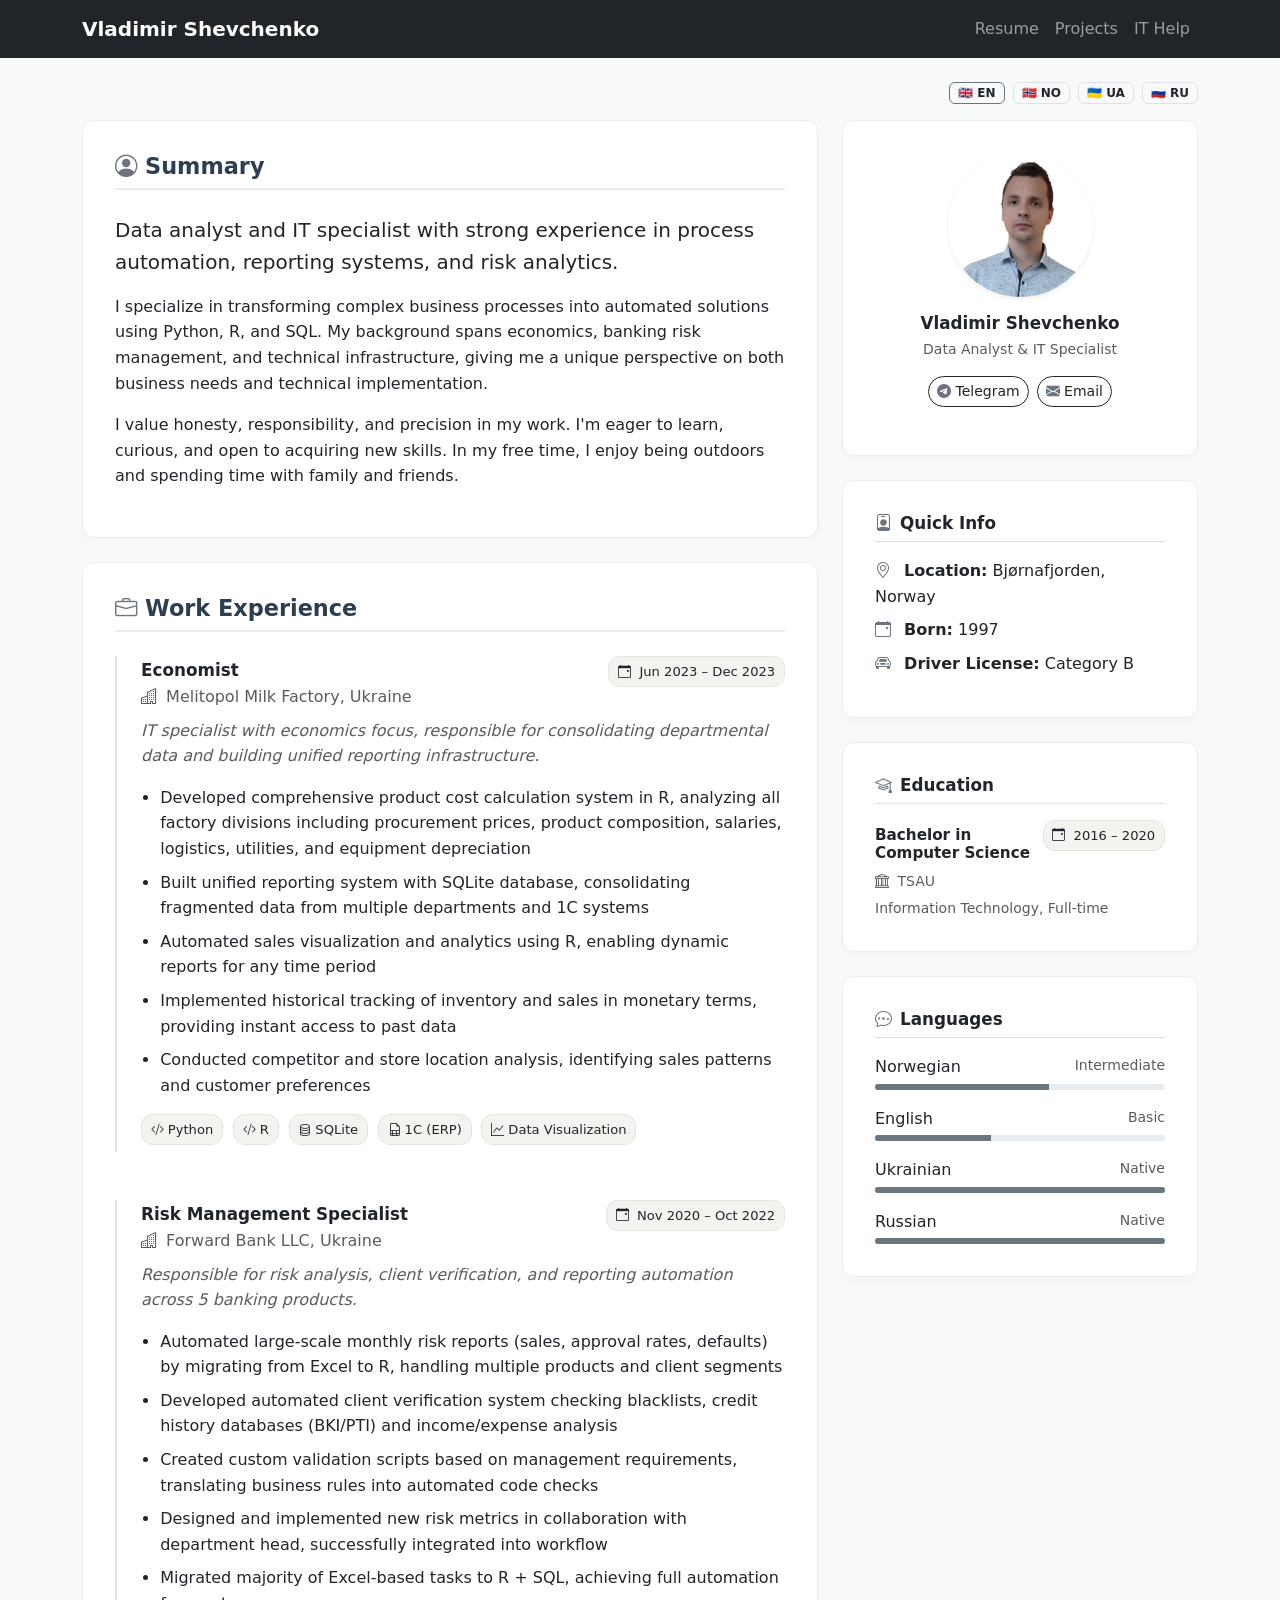
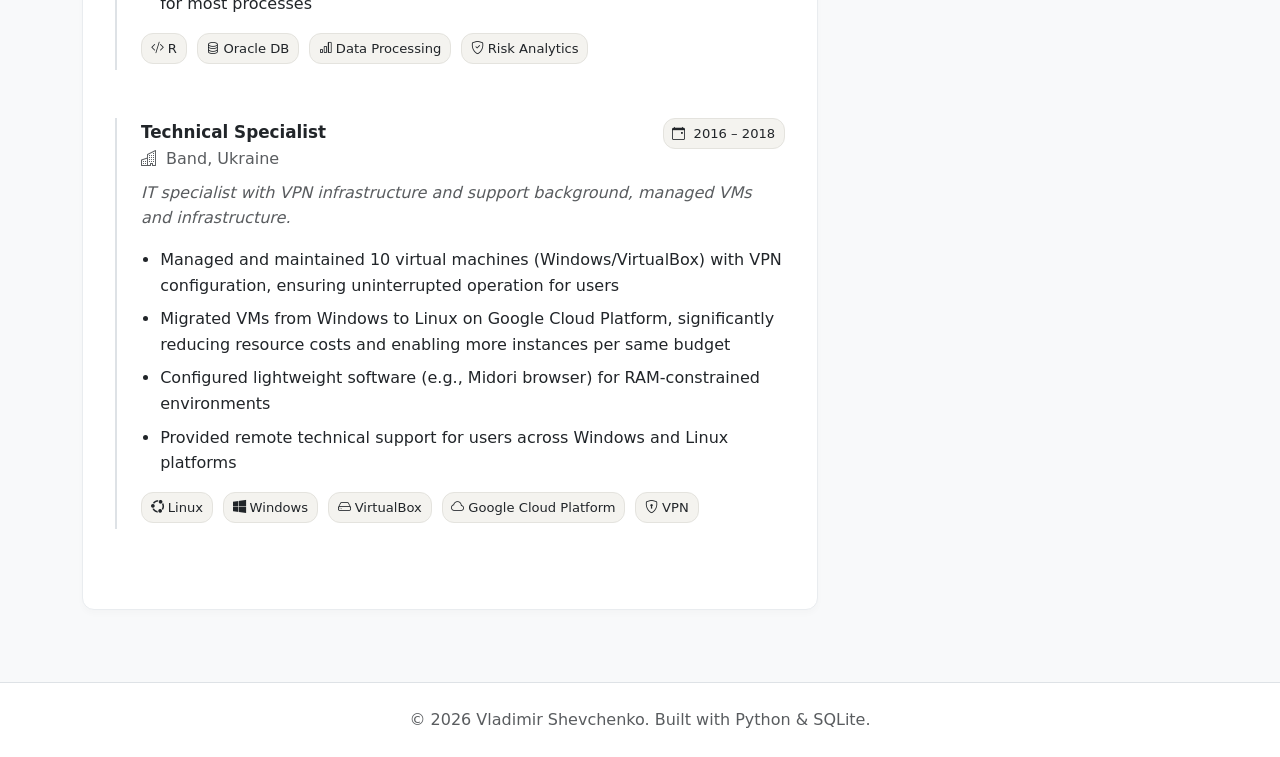
==== index.html @ 000bf78e "Deploy: Hard overwrite" ====
<!DOCTYPE html>
<html lang="en">
<head>
    <meta charset="UTF-8">
    <meta name="viewport" content="width=device-width, initial-scale=1.0">
    <title>Vladimir Shevchenko - Resume - Portfolio</title>
    
    <!-- Базовые мета-теги SEO -->
    <meta name="description" content="Vladimir Shevchenko - Data Analyst & IT Specialist portfolio and resume. Experience in automation, reporting, and risk analytics.">
    <meta name="author" content="Vladimir Shevchenko">

    <!-- Open Graph (Превью для Telegram, LinkedIn и др.) -->
    <meta property="og:type" content="website">
    <meta property="og:title" content="Vladimir Shevchenko - Resume">
    <meta property="og:description" content="Data analyst and IT specialist with strong experience in process automation, reporting systems, and risk analytics.">
    <meta property="og:image" content="assets/about/profile.jpg">
    <meta property="og:site_name" content="Vladimir Shevchenko Portfolio">

    <!-- Twitter Cards -->
    <meta name="twitter:card" content="summary">
    <meta name="twitter:title" content="Vladimir Shevchenko - Resume">
    <meta name="twitter:description" content="Data analyst and IT specialist with strong experience in process automation, reporting systems, and risk analytics.">
    <meta name="twitter:image" content="assets/about/profile.jpg">

    <!-- Bootstrap 5 CSS & Icons -->
    <link href="https://cdn.jsdelivr.net/npm/bootstrap@5.3.0/dist/css/bootstrap.min.css" rel="stylesheet">
    <link href="https://cdn.jsdelivr.net/npm/bootstrap-icons@1.10.0/font/bootstrap-icons.css" rel="stylesheet">
    
    <!-- Стили подсветки синтаксиса и кастомные стили -->
    <link href="assets/pygments.css" rel="stylesheet">
    <link href="assets/style.css" rel="stylesheet">
    
    <!-- Место для кастомных стилей отдельных страниц -->
    
</head>
<body>

    <nav class="navbar navbar-expand-lg navbar-dark bg-dark mb-4">
        <div class="container">
            <!-- Динамическое имя в бренде навигационной панели -->
            <a class="navbar-brand fw-bold" href=".">Vladimir Shevchenko</a>
            <button class="navbar-toggler" type="button" data-bs-toggle="collapse" data-bs-target="#navbarNav">
                <span class="navbar-toggler-icon"></span>
            </button>
            <div class="collapse navbar-collapse" id="navbarNav">
                <ul class="navbar-nav ms-auto">
                    <li class="nav-item">
                        <a class="nav-link" href=".">Resume</a>
                    </li>
                    <li class="nav-item">
                        <a class="nav-link" href="./projects">Projects</a>
                    </li>
                    <li class="nav-item">
                        <a class="nav-link" href="./it-help">IT Help</a>
                    </li>
                </ul>
            </div>
        </div>
    </nav>

    <main class="container mb-5">
        

<!-- Переключатель языков -->
<div class="d-flex justify-content-end gap-2 mb-3">
    
    <a href="/" class="badge bg-light text-dark border text-decoration-none px-2 py-1 border-secondary fw-bold">
        🇬🇧 EN
    </a>
    
    <a href="./no" class="badge bg-light text-dark border text-decoration-none px-2 py-1 ">
        🇳🇴 NO
    </a>
    
    <a href="./ua" class="badge bg-light text-dark border text-decoration-none px-2 py-1 ">
        🇺🇦 UA
    </a>
    
    <a href="./ru" class="badge bg-light text-dark border text-decoration-none px-2 py-1 ">
        🇷🇺 RU
    </a>
    
</div>

<div class="row">

    <!-- Левая колонка (Контент резюме) -->
    <div class="col-12 col-md-8 order-2 order-md-1">
        <!-- Карточка 1: Summary -->
        <div class="custom-card">
            <h2><i class="bi bi-person-circle me-2 text-secondary"></i>Summary</h2>
            <p class="lead">Data analyst and IT specialist with strong experience in process automation, reporting systems, and risk analytics.</p>
            <p>I specialize in transforming complex business processes into automated solutions using Python, R, and SQL. My background spans economics, banking risk management, and technical infrastructure, giving me a unique perspective on both business needs and technical implementation.</p>
            <p>I value honesty, responsibility, and precision in my work. I&#39;m eager to learn, curious, and open to acquiring new skills. In my free time, I enjoy being outdoors and spending time with family and friends.</p>
        </div>

        <!-- Карточка 2: Work Experience -->
        <div class="custom-card">
            <h2><i class="bi bi-briefcase me-2 text-secondary"></i>Work Experience</h2>
            
            <div class="timeline-item mb-5">
                <div class="timeline-content">
                    <!-- Адаптивный контейнер заголовка вакансии (стек на мобильных, строка на ПК) -->
                    <div class="d-flex flex-column flex-sm-row justify-content-sm-between align-items-sm-baseline mb-2">
                        <div>
                            <h4 class="mb-1 text-dark fw-bold">Economist</h4>
                            <p class="text-muted mb-0"><i class="bi bi-buildings me-1"></i> Melitopol Milk Factory, Ukraine</p>
                        </div>
                        <span class="date-badge mt-2 mt-sm-0"><i class="bi bi-calendar-event me-1"></i> Jun 2023 – Dec 2023</span>
                    </div>
                    <p class="mb-3 fst-italic text-muted">IT specialist with economics focus, responsible for consolidating departmental data and building unified reporting infrastructure.</p>
                    <div class="achievement-section mb-3">
                        <ul class="achievement-list">
                            
                            <li>Developed comprehensive product cost calculation system in R, analyzing all factory divisions including procurement prices, product composition, salaries, logistics, utilities, and equipment depreciation</li>
                            
                            <li>Built unified reporting system with SQLite database, consolidating fragmented data from multiple departments and 1C systems</li>
                            
                            <li>Automated sales visualization and analytics using R, enabling dynamic reports for any time period</li>
                            
                            <li>Implemented historical tracking of inventory and sales in monetary terms, providing instant access to past data</li>
                            
                            <li>Conducted competitor and store location analysis, identifying sales patterns and customer preferences</li>
                            
                        </ul>
                    </div>
                    <div class="tech-tags">
                        
                        <span class="tech-badge"><i class="bi bi-code-slash me-1"></i>Python</span>
                        
                        <span class="tech-badge"><i class="bi bi-code-slash me-1"></i>R</span>
                        
                        <span class="tech-badge"><i class="bi bi-database me-1"></i>SQLite</span>
                        
                        <span class="tech-badge"><i class="bi bi-file-earmark-spreadsheet me-1"></i>1C (ERP)</span>
                        
                        <span class="tech-badge"><i class="bi bi-graph-up me-1"></i>Data Visualization</span>
                        
                    </div>
                </div>
            </div>
            
            <div class="timeline-item mb-5">
                <div class="timeline-content">
                    <!-- Адаптивный контейнер заголовка вакансии (стек на мобильных, строка на ПК) -->
                    <div class="d-flex flex-column flex-sm-row justify-content-sm-between align-items-sm-baseline mb-2">
                        <div>
                            <h4 class="mb-1 text-dark fw-bold">Risk Management Specialist</h4>
                            <p class="text-muted mb-0"><i class="bi bi-buildings me-1"></i> Forward Bank LLC, Ukraine</p>
                        </div>
                        <span class="date-badge mt-2 mt-sm-0"><i class="bi bi-calendar-event me-1"></i> Nov 2020 – Oct 2022</span>
                    </div>
                    <p class="mb-3 fst-italic text-muted">Responsible for risk analysis, client verification, and reporting automation across 5 banking products.</p>
                    <div class="achievement-section mb-3">
                        <ul class="achievement-list">
                            
                            <li>Automated large-scale monthly risk reports (sales, approval rates, defaults) by migrating from Excel to R, handling multiple products and client segments</li>
                            
                            <li>Developed automated client verification system checking blacklists, credit history databases (BKI/PTI) and income/expense analysis</li>
                            
                            <li>Created custom validation scripts based on management requirements, translating business rules into automated code checks</li>
                            
                            <li>Designed and implemented new risk metrics in collaboration with department head, successfully integrated into workflow</li>
                            
                            <li>Migrated majority of Excel-based tasks to R + SQL, achieving full automation for most processes</li>
                            
                        </ul>
                    </div>
                    <div class="tech-tags">
                        
                        <span class="tech-badge"><i class="bi bi-code-slash me-1"></i>R</span>
                        
                        <span class="tech-badge"><i class="bi bi-database me-1"></i>Oracle DB</span>
                        
                        <span class="tech-badge"><i class="bi bi-bar-chart me-1"></i>Data Processing</span>
                        
                        <span class="tech-badge"><i class="bi bi-shield-check me-1"></i>Risk Analytics</span>
                        
                    </div>
                </div>
            </div>
            
            <div class="timeline-item mb-5">
                <div class="timeline-content">
                    <!-- Адаптивный контейнер заголовка вакансии (стек на мобильных, строка на ПК) -->
                    <div class="d-flex flex-column flex-sm-row justify-content-sm-between align-items-sm-baseline mb-2">
                        <div>
                            <h4 class="mb-1 text-dark fw-bold">Technical Specialist</h4>
                            <p class="text-muted mb-0"><i class="bi bi-buildings me-1"></i> Band, Ukraine</p>
                        </div>
                        <span class="date-badge mt-2 mt-sm-0"><i class="bi bi-calendar-event me-1"></i> 2016 – 2018</span>
                    </div>
                    <p class="mb-3 fst-italic text-muted">IT specialist with VPN infrastructure and support background, managed VMs and infrastructure.</p>
                    <div class="achievement-section mb-3">
                        <ul class="achievement-list">
                            
                            <li>Managed and maintained 10 virtual machines (Windows/VirtualBox) with VPN configuration, ensuring uninterrupted operation for users</li>
                            
                            <li>Migrated VMs from Windows to Linux on Google Cloud Platform, significantly reducing resource costs and enabling more instances per same budget</li>
                            
                            <li>Configured lightweight software (e.g., Midori browser) for RAM-constrained environments</li>
                            
                            <li>Provided remote technical support for users across Windows and Linux platforms</li>
                            
                        </ul>
                    </div>
                    <div class="tech-tags">
                        
                        <span class="tech-badge"><i class="bi bi-ubuntu me-1"></i>Linux</span>
                        
                        <span class="tech-badge"><i class="bi bi-windows me-1"></i>Windows</span>
                        
                        <span class="tech-badge"><i class="bi bi-hdd me-1"></i>VirtualBox</span>
                        
                        <span class="tech-badge"><i class="bi bi-cloud me-1"></i>Google Cloud Platform</span>
                        
                        <span class="tech-badge"><i class="bi bi-shield-lock me-1"></i>VPN</span>
                        
                    </div>
                </div>
            </div>
            
        </div>
    </div>

    <!-- Правая колонка (Сайдбар) -->
    <div class="col-12 col-md-4 order-1 order-md-2">
        <!-- Карточка 1: Профиль и Контакты -->
        <div class="custom-card text-center">
            <!-- Динамическое имя в альтернативном тексте картинки -->
            <img src="assets/about/profile.jpg" class="rounded-circle shadow-sm mb-3 mx-auto d-block" style="width: 50%;" alt="Vladimir Shevchenko">
            
            <!-- Обязательный контейнер-группиратор для печати -->
            <div class="profile-details">
                <!-- Динамическое имя в заголовке профиля -->
                <h4 class="mb-1 text-dark fw-bold">Vladimir Shevchenko</h4>
                <p class="text-muted small mb-3 subtitle-p">Data Analyst &amp; IT Specialist</p>
                
                <!-- Контакты для веб-версии -->
                <div class="contact-links d-flex justify-content-center gap-2 mb-3">
                    <a href="https://t.me/enopheron" class="btn btn-outline-dark btn-sm rounded-pill"><i class="bi bi-telegram text-secondary"></i> Telegram</a>
                    <a href="mailto:enopheron@gmx.com" class="btn btn-outline-dark btn-sm rounded-pill"><i class="bi bi-envelope-fill text-secondary"></i> Email</a>
                </div>
                
                <!-- Контакты для печати (скрыты на веб-версии через CSS) -->
                <div class="print-contacts">
                    <span><i class="bi bi-telegram text-secondary me-1"></i> t.me/enopheron</span>
                    <span><i class="bi bi-envelope-fill text-secondary me-1"></i> enopheron@gmx.com</span>
                    <span><i class="bi bi-telephone-fill text-secondary me-1"></i> +47 48 678 388</span>
                </div>
            </div>
        </div>

        <!-- Карточка 2: Quick Info -->
        <div class="custom-card">
            <h4 class="border-bottom pb-2 mb-3 text-dark fw-bold"><i class="bi bi-person-badge me-2 text-secondary"></i>Quick Info</h4>
            <ul class="list-unstyled mb-0">
                <li class="mb-2"><i class="bi bi-geo-alt me-2 text-secondary"></i> <strong>Location:</strong> Bjørnafjorden, Norway</li>
                <li class="mb-2"><i class="bi bi-calendar-event me-2 text-secondary"></i> <strong>Born:</strong> 1997</li>
                <li class="mb-2"><i class="bi bi-car-front me-2 text-secondary"></i> <strong>Driver License:</strong> Category B</li>
            </ul>
        </div>

        <!-- Карточка 3: Education (Перенесена сюда) -->
        <div class="custom-card">
            <h4 class="border-bottom pb-2 mb-3 text-dark fw-bold"><i class="bi bi-mortarboard me-2 text-secondary"></i>Education</h4>
            <div class="d-flex justify-content-between align-items-baseline mb-2">
                <h5 class="mb-0 text-dark fw-bold" style="font-size: 0.95rem !important;">Bachelor in Computer Science</h5>
                <span class="date-badge"><i class="bi bi-calendar-event me-1"></i> 2016 – 2020</span>
            </div>
            <p class="text-muted small mb-1"><i class="bi bi-bank me-1"></i> TSAU</p>
            <p class="mb-0 small text-muted">Information Technology, Full-time</p>
        </div>

        <!-- Карточка 4: Languages -->
        <div class="custom-card">
            <h4 class="border-bottom pb-2 mb-3 text-dark fw-bold"><i class="bi bi-chat-dots me-2 text-secondary"></i>Languages</h4>
            
            <div class="mb-3">
                <div class="d-flex justify-content-between mb-1">
                    <span>Norwegian</span>
                    <span class="text-muted small">Intermediate</span>
                </div>
                <div class="progress" style="height: 6px;">
                    <div class="progress-bar bg-secondary" role="progressbar" style="width: 60%"></div>
                </div>
            </div>
            
            <div class="mb-3">
                <div class="d-flex justify-content-between mb-1">
                    <span>English</span>
                    <span class="text-muted small">Basic</span>
                </div>
                <div class="progress" style="height: 6px;">
                    <div class="progress-bar bg-secondary" role="progressbar" style="width: 40%"></div>
                </div>
            </div>
            
            <div class="mb-3">
                <div class="d-flex justify-content-between mb-1">
                    <span>Ukrainian</span>
                    <span class="text-muted small">Native</span>
                </div>
                <div class="progress" style="height: 6px;">
                    <div class="progress-bar bg-secondary" role="progressbar" style="width: 100%"></div>
                </div>
            </div>
            
            <div class="mb-0">
                <div class="d-flex justify-content-between mb-1">
                    <span>Russian</span>
                    <span class="text-muted small">Native</span>
                </div>
                <div class="progress" style="height: 6px;">
                    <div class="progress-bar bg-secondary" role="progressbar" style="width: 100%"></div>
                </div>
            </div>
            
        </div>

        <!-- Карточка 5: QR-код (Только для печати) -->
        <div class="custom-card qr-card d-none d-print-block">
            <img src="assets/about/qr-code.svg" alt="Scan to visit">
            <span class="qr-label">Website</span>
        </div>
    </div>

</div>

    </main>

    <!-- Динамическое имя в футере -->
    <footer class="text-center text-muted py-4 border-top mt-5 bg-white">
        <p class="mb-0">© 2026 Vladimir Shevchenko. Built with Python & SQLite.</p>
    </footer>

    <script src="https://cdn.jsdelivr.net/npm/bootstrap@5.3.0/dist/js/bootstrap.bundle.min.js"></script>
    
    <!-- Место для кастомных скриптов отдельных страниц -->
    
</body>
</html>
---- assets/pygments.css ----
pre { line-height: 125%; }
td.linenos .normal { color: inherit; background-color: transparent; padding-left: 5px; padding-right: 5px; }
span.linenos { color: inherit; background-color: transparent; padding-left: 5px; padding-right: 5px; }
td.linenos .special { color: #000000; background-color: #ffffc0; padding-left: 5px; padding-right: 5px; }
span.linenos.special { color: #000000; background-color: #ffffc0; padding-left: 5px; padding-right: 5px; }
.codehilite .hll { background-color: #ffffcc }
.codehilite { background: #282C34; color: #ABB2BF }
.codehilite .c { color: #7F848E } /* Comment */
.codehilite .err { color: #ABB2BF } /* Error */
.codehilite .esc { color: #ABB2BF } /* Escape */
.codehilite .g { color: #ABB2BF } /* Generic */
.codehilite .k { color: #C678DD } /* Keyword */
.codehilite .l { color: #ABB2BF } /* Literal */
.codehilite .n { color: #E06C75 } /* Name */
.codehilite .o { color: #56B6C2 } /* Operator */
.codehilite .x { color: #ABB2BF } /* Other */
.codehilite .p { color: #ABB2BF } /* Punctuation */
.codehilite .ch { color: #7F848E } /* Comment.Hashbang */
.codehilite .cm { color: #7F848E } /* Comment.Multiline */
.codehilite .cp { color: #7F848E } /* Comment.Preproc */
.codehilite .cpf { color: #7F848E } /* Comment.PreprocFile */
.codehilite .c1 { color: #7F848E } /* Comment.Single */
.codehilite .cs { color: #7F848E } /* Comment.Special */
.codehilite .gd { color: #ABB2BF } /* Generic.Deleted */
.codehilite .ge { color: #ABB2BF } /* Generic.Emph */
.codehilite .ges { color: #ABB2BF } /* Generic.EmphStrong */
.codehilite .gr { color: #ABB2BF } /* Generic.Error */
.codehilite .gh { color: #ABB2BF } /* Generic.Heading */
.codehilite .gi { color: #ABB2BF } /* Generic.Inserted */
.codehilite .go { color: #ABB2BF } /* Generic.Output */
.codehilite .gp { color: #ABB2BF } /* Generic.Prompt */
.codehilite .gs { color: #ABB2BF } /* Generic.Strong */
.codehilite .gu { color: #ABB2BF } /* Generic.Subheading */
.codehilite .gt { color: #ABB2BF } /* Generic.Traceback */
.codehilite .kc { color: #E5C07B } /* Keyword.Constant */
.codehilite .kd { color: #C678DD } /* Keyword.Declaration */
.codehilite .kn { color: #C678DD } /* Keyword.Namespace */
.codehilite .kp { color: #C678DD } /* Keyword.Pseudo */
.codehilite .kr { color: #C678DD } /* Keyword.Reserved */
.codehilite .kt { color: #E5C07B } /* Keyword.Type */
.codehilite .ld { color: #ABB2BF } /* Literal.Date */
.codehilite .m { color: #D19A66 } /* Literal.Number */
.codehilite .s { color: #98C379 } /* Literal.String */
.codehilite .na { color: #E06C75 } /* Name.Attribute */
.codehilite .nb { color: #E5C07B } /* Name.Builtin */
.codehilite .nc { color: #E5C07B } /* Name.Class */
.codehilite .no { color: #E06C75 } /* Name.Constant */
.codehilite .nd { color: #61AFEF } /* Name.Decorator */
.codehilite .ni { color: #E06C75 } /* Name.Entity */
.codehilite .ne { color: #E06C75 } /* Name.Exception */
.codehilite .nf { color: #61AFEF; font-weight: bold } /* Name.Function */
.codehilite .nl { color: #E06C75 } /* Name.Label */
.codehilite .nn { color: #E06C75 } /* Name.Namespace */
.codehilite .nx { color: #E06C75 } /* Name.Other */
.codehilite .py { color: #E06C75 } /* Name.Property */
.codehilite .nt { color: #E06C75 } /* Name.Tag */
.codehilite .nv { color: #E06C75 } /* Name.Variable */
.codehilite .ow { color: #56B6C2 } /* Operator.Word */
.codehilite .pm { color: #ABB2BF } /* Punctuation.Marker */
.codehilite .w { color: #ABB2BF } /* Text.Whitespace */
.codehilite .mb { color: #D19A66 } /* Literal.Number.Bin */
.codehilite .mf { color: #D19A66 } /* Literal.Number.Float */
.codehilite .mh { color: #D19A66 } /* Literal.Number.Hex */
.codehilite .mi { color: #D19A66 } /* Literal.Number.Integer */
.codehilite .mo { color: #D19A66 } /* Literal.Number.Oct */
.codehilite .sa { color: #98C379 } /* Literal.String.Affix */
.codehilite .sb { color: #98C379 } /* Literal.String.Backtick */
.codehilite .sc { color: #98C379 } /* Literal.String.Char */
.codehilite .dl { color: #98C379 } /* Literal.String.Delimiter */
.codehilite .sd { color: #98C379 } /* Literal.String.Doc */
.codehilite .s2 { color: #98C379 } /* Literal.String.Double */
.codehilite .se { color: #98C379 } /* Literal.String.Escape */
.codehilite .sh { color: #98C379 } /* Literal.String.Heredoc */
.codehilite .si { color: #98C379 } /* Literal.String.Interpol */
.codehilite .sx { color: #98C379 } /* Literal.String.Other */
.codehilite .sr { color: #98C379 } /* Literal.String.Regex */
.codehilite .s1 { color: #98C379 } /* Literal.String.Single */
.codehilite .ss { color: #98C379 } /* Literal.String.Symbol */
.codehilite .bp { color: #E5C07B } /* Name.Builtin.Pseudo */
.codehilite .fm { color: #56B6C2; font-weight: bold } /* Name.Function.Magic */
.codehilite .vc { color: #E06C75 } /* Name.Variable.Class */
.codehilite .vg { color: #E06C75 } /* Name.Variable.Global */
.codehilite .vi { color: #E06C75 } /* Name.Variable.Instance */
.codehilite .vm { color: #E06C75 } /* Name.Variable.Magic */
.codehilite .il { color: #D19A66 } /* Literal.Number.Integer.Long */
---- assets/style.css ----
/* ==========================================================================
   БАЗОВЫЕ СТИЛИ ВЕБ-САЙТА (Интерфейс на экране)
   ========================================================================== */
body {
    background-color: #f8f9fa;
    color: #212529;
    font-family: system-ui, -apple-system, sans-serif;
    line-height: 1.6;
}

/* Карточки резюме и проектов */
.custom-card {
    background: #ffffff;
    border-radius: 12px;
    padding: 2rem;
    margin-bottom: 1.5rem;
    border: 1px solid #e9ecef;
    box-shadow: 0 4px 6px rgba(0, 0, 0, 0.02);
}

/* Базовая разметка заголовков карточек */
.custom-card h1 { font-size: 1.75rem; font-weight: 700; color: #2c3e50; }
.custom-card h2 { 
    font-size: 1.4rem; 
    color: #2c3e50;
    font-weight: 700;
    margin-bottom: 1.5rem;
    border-bottom: 2px solid #e9ecef;
    padding-bottom: 0.5rem;
}
.custom-card h3 { font-size: 1.22rem; font-weight: 600; color: #2c3e50; }
.custom-card h4 { font-size: 1.05rem; font-weight: 600; color: #495057; }
.custom-card h5 { font-size: 0.88rem; font-weight: 500; color: #6c757d; }

/* Скрываем печатные контакты при обычном просмотре сайта */
.print-contacts,
.print-only-contacts {
    display: none !important;
}

/* Тонкий серый таймлайн вакансий */
.timeline-item {
    border-left: 2px solid #dee2e6;
    padding-left: 1.5rem;
    position: relative;
}

.achievement-list {
    padding-left: 1.2rem;
}

.achievement-list li {
    margin-bottom: 0.5rem;
}

/* Таблицы в Markdown */
table {
    width: 100%;
    margin-bottom: 1rem;
    border-collapse: collapse;
}

table th, table td {
    padding: 0.6rem;
    border-bottom: 1px solid #dee2e6;
}

table th {
    border-bottom: 2px solid #495057;
}

/* Оформление инлайн-кода */
code {
    font-family: 'JetBrainsMono NF', 'Fira Code', 'Courier New', monospace;
    color: #60933B !important;
    background-color: #f4f6f4 !important;   
    border: 1px solid #e1e5e1 !important;   
    padding: 0.15rem 0.35rem;
    border-radius: 6px;
}

/* Общий контейнер подсветки кода Pygments */
.codehilite {
    border-radius: 8px;
    border: 1px solid rgba(0, 0, 0, 0.08);
    margin-bottom: 1.5rem;
}

/* Блок pre (многострочный код) наследует цвета от активной темы Pygments */
pre {
    background-color: inherit !important; 
    color: inherit !important;            
    padding: 1.2rem !important;
    border-radius: 8px !important;
    overflow-x: auto !important;
    line-height: 1.5 !important;
    text-align: left !important;
    border: none !important;
    margin-bottom: 0 !important;          
}

pre code {
    color: inherit !important;
    background-color: transparent !important;
    padding: 0 !important;
    border: none !important;
}

/* Теплые приглушенные бейджи-таблетки */
.tech-badge, .date-badge {
    background-color: #f4f3ef !important;
    color: #212529 !important;
    border: 1px solid #e4e3de !important;
    font-size: 0.82em;
    padding: 0.25rem 0.55rem;
    border-radius: 12px;
    display: inline-block;
    text-decoration: none;
    white-space: nowrap !important;
}

.tech-badge {
    margin-right: 0.3rem;
    margin-bottom: 0.4rem;
}

.date-badge {
    font-weight: 500;
}

/* Автоматическое масштабирование картинок внутри статей */
.article-content img {
    max-width: 100%;              
    height: auto;                 
    display: block;               
    margin: 2rem auto;            
    border-radius: 8px;           
    border: 1px solid #dee2e6;    
    box-shadow: 0 4px 12px rgba(0,0,0,0.03); 
}

/* ==========================================================================
   ТИПОГРАФИКА ВНУТРИ СТАТЕЙ (Секция чтения)
   ========================================================================== */

/* Главный заголовок статьи (Особый статус) */
.article-main-title {
    font-size: 2.3rem !important;
    color: #1a365d !important;         
    font-weight: 800 !important;
    letter-spacing: -0.02em !important;
    text-align: center;
    line-height: 1.2 !important;
}

.article-title-divider {
    border-top: 3px solid #1a365d !important;
    opacity: 0.85 !important;
    margin-top: 0.6rem !important;
}

/* Заголовки внутри текста статьи */
.article-content h1, 
.article-content h2, 
.article-content h3 {
    color: #212529 !important;
    font-weight: 700 !important;
    margin-top: 2.6rem !important;
    margin-bottom: 1.2rem !important;
    line-height: 1.35 !important;
}

.article-content > h1:first-child,
.article-content > h2:first-child,
.article-content > h3:first-child {
    margin-top: 0 !important;
}

.article-content h1, 
.article-content h2 {
    border-bottom: 1px solid #e9ecef !important;
    padding-bottom: 0.5rem !important;
}

.article-content h1 { font-size: 1.7rem !important; }
.article-content h2 { font-size: 1.45rem !important; }
.article-content h3 { font-size: 1.25rem !important; margin-top: 2.2rem !important; }

.article-content h4 {
    color: #495057 !important;
    font-weight: 600 !important;
    font-size: 1.1rem !important;
    margin-top: 1.8rem !important;
    margin-bottom: 0.8rem !important;
}

.article-content p {
    line-height: 1.65;
    margin-bottom: 1.3rem;
    color: #333333;
}

.article-content ul, 
.article-content ol {
    margin-bottom: 1.3rem;
    padding-left: 1.8rem;
}

.article-content li {
    margin-bottom: 0.4rem;
    line-height: 1.6;
}

/* ==========================================================================
   КОМПАКТНАЯ GIT-BRANCH НАВИГАЦИЯ (TOC SIDEBAR)
   ========================================================================== */
.toc-sidebar {
    position: sticky;
    top: 2rem;
    max-height: calc(100vh - 4rem);
    overflow-y: auto; /* Оригинальный скролл всей карточки */
}

.toc-title {
    font-size: 0.9rem;
    text-transform: uppercase;
    letter-spacing: 0.08em;
    font-weight: 800;
    color: #212529;   
    margin-bottom: 1.2rem;
    border-bottom: 2px solid #212529; 
    padding-bottom: 0.5rem;
}

.toc-sidebar .toc ul {
    list-style-type: none;
    padding-left: 1rem; 
    position: relative;
    margin-bottom: 0;
}

.toc-sidebar .toc > ul {
    padding-left: 0.2rem;
}

.toc-sidebar .toc li {
    position: relative;
    padding-left: 1rem; 
    margin-bottom: 0.4rem;
}

.toc-sidebar .toc li::before {
    content: "";
    position: absolute;
    left: 0;
    top: -0.3rem;
    bottom: 0;
    border-left: 1px solid #dee2e6; 
}

.toc-sidebar .toc li::after {
    content: "";
    position: absolute;
    left: 0;
    top: 0.6rem;                       
    width: 0.6rem;                     
    height: 0.4rem;
    border-bottom: 1px solid #dee2e6;  
}

.toc-sidebar .toc li:last-child::before {
    height: 0.9rem; 
    bottom: auto;
}

.toc-sidebar .toc a {
    color: #495057;
    text-decoration: none;
    font-size: 0.85rem;
    display: block;
    padding: 0.15rem 0;
    transition: all 0.15s ease;
}

.toc-sidebar .toc a:hover {
    color: #0d6efd;
    padding-left: 0.2rem;
}

/* Адаптивное поведение TOC-сайдбара на мобильных устройствах */
@media (max-width: 767.98px) {
    .toc-sidebar {
        position: static !important; /* Убираем липкость карточки на мобильных */
        max-height: 220px !important; /* Нативная прокрутка */
        overflow-y: auto !important;
        margin-bottom: 1.5rem !important;
    }
}

/* ==========================================================================
   ФИЛЬТРАЦИЯ ТЕГОВ (PROJECTS HUB)
   ========================================================================== */
.filter-sidebar {
    position: sticky;
    top: 2rem;
    max-height: calc(100vh - 4rem);
    overflow-y: auto;
}

.filter-title {
    font-size: 0.8rem;
    text-transform: uppercase;
    letter-spacing: 0.08em;
    font-weight: 700;
    color: #6c757d;
    margin-bottom: 1rem;
    border-bottom: 1px solid #e9ecef;
    padding-bottom: 0.4rem;
}

/* Скролл-бокс для ограничения высоты списка тегов на ПК и мобильных */
#tag-cloud {
    max-height: 180px; /* Вмещает около 5-6 тегов, далее уходит в прокрутку */
    overflow-y: auto;
    padding-right: 0.3rem;
}

.filter-sidebar .tag-button {
    display: block; 
    width: 100%;
    text-align: left;
    padding: 0.4rem 0.6rem;
    margin-bottom: 0.3rem;
    background-color: transparent !important; 
    color: #495057 !important; 
    border: none !important;
    cursor: pointer;
    transition: all 0.15s ease;
    font-size: 0.9em;
    border-radius: 4px;
}

.filter-sidebar .tag-button:hover {
    background-color: #f0f2f5 !important; 
    color: #212529 !important;
}

.filter-sidebar .tag-button.active {
    background-color: #212529 !important; 
    color: #ffffff !important;            
    font-weight: 600;
}

/* ==========================================================================
   МИНИМАЛИСТИЧНЫЕ ПОЛОСЫ ПРОКРУТКИ ДЛЯ ВНУТРЕННИХ БЛОКОВ (Webkit)
   ========================================================================== */
#tag-cloud::-webkit-scrollbar,
.toc-sidebar::-webkit-scrollbar {
    width: 4px;
}

#tag-cloud::-webkit-scrollbar-track,
.toc-sidebar::-webkit-scrollbar-track {
    background: transparent;
}

#tag-cloud::-webkit-scrollbar-thumb,
.toc-sidebar::-webkit-scrollbar-thumb {
    background: #ced4da;
    border-radius: 4px;
}

#tag-cloud::-webkit-scrollbar-thumb:hover,
.toc-sidebar::-webkit-scrollbar-thumb:hover {
    background: #adb5bd;
}

/* ==========================================================================
   ОПТИМИЗАЦИЯ ДЛЯ УЗКИХ ЭКРАНОВ СМАРТФОНОВ
   ========================================================================== */
@media (max-width: 575.98px) {
    /* Сужаем внутренние поля карточек для увеличения полезной ширины */
    .custom-card {
        padding: 1.25rem !important;
    }

    /* Сокращаем отступ линии таймлайна на мобильных устройствах */
    .timeline-item {
        padding-left: 0.8rem !important;
        margin-bottom: 1.5rem !important;
    }

    /* Уменьшаем отступ списков достижений для экономии пространства */
    .achievement-list {
        padding-left: 1rem !important;
    }
}

/* ==========================================================================
   СТИЛИ ДЛЯ ПЕЧАТИ (Оптимизировано для PDF-экспорта резюме на 1 лист)
   ========================================================================== */
@media print {
    @page {
        margin: 0.8cm;
    }

    html, body {
        background-color: #ffffff !important;
        color: #000000 !important;
        font-size: 8.5pt !important;
        line-height: 1.25 !important;
        width: 100% !important;
        max-width: 100% !important;
        padding: 0 !important;
        margin: 0 !important;
    }

    nav, footer, .d-flex.justify-content-end, .toc-sidebar, .filter-sidebar,
    .navbar-toggler, .btn, .d-print-none {
        display: none !important;
    }

    .container {
        display: block !important;
        width: 100% !important;
        max-width: 100% !important;
        padding: 0 !important;
        margin: 0 !important;
    }

    .row {
        display: grid !important;
        grid-template-columns: 32% 50% 12% !important;
        column-gap: 2% !important;
        row-gap: 0.6rem !important;
        width: 100% !important;
        padding: 0 !important;
        margin: 0 !important;
    }

    .col-12.col-md-8, .col-12.col-md-4 {
        display: contents !important;
    }

    .custom-card {
        background: #ffffff !important;
        border: 1px solid #e9ecef !important; 
        border-radius: 8px !important;       
        padding: 0.6rem 0.8rem !important;   
        margin-bottom: 0 !important;
        page-break-inside: avoid !important;
        break-inside: avoid !important;
        box-shadow: none !important;         
    }

    .col-12.col-md-8 .custom-card:nth-child(1) {
        display: none !important;
    }

    .col-12.col-md-4 .custom-card:nth-child(1) {
        grid-column: 1 !important;
        order: 1 !important;
        text-align: left !important;
        display: flex !important;
        flex-direction: row !important;
        align-items: center !important;
        gap: 0.8rem !important;
    }

    .rounded-circle {
        width: 80px !important;
        height: 80px !important;
        margin: 0 !important;
        display: block !important;
        flex-shrink: 0 !important;
    }

    .profile-details {
        display: flex !important;
        flex-direction: column !important;
        align-items: flex-start !important;
        gap: 0.15rem !important;
    }

    .profile-details h4 {
        margin: 0 0 0.1rem 0 !important;
        line-height: 1.1 !important;
    }

    .profile-details p.subtitle-p,
    .col-12.col-md-4 .custom-card:nth-child(1) p {
        display: none !important;
    }

    .contact-links {
        display: none !important;
    }

    .print-contacts,
    .print-only-contacts {
        display: flex !important;
        flex-direction: column !important;
        align-items: flex-start !important;
        gap: 0.15rem !important;
    }

    .print-contacts span,
    .print-only-contacts span {
        font-size: 7.5pt !important;
        color: #000000 !important;
        display: inline-block !important;
    }

    .col-12.col-md-4 .custom-card:nth-child(3) {
        grid-column: 2 !important;
        order: 2 !important;
    }

    .col-12.col-md-4 .custom-card:nth-child(5).qr-card {
        grid-column: 3 !important;
        order: 3 !important;
        display: flex !important;
        flex-direction: column !important;
        align-items: center !important;
        justify-content: center !important;
        padding: 0.4rem !important; 
    }

    .col-12.col-md-4 .custom-card:nth-child(5).qr-card img {
        width: 65px !important; 
        height: 65px !important;
        margin-bottom: 0.15rem !important;
        display: block !important;
    }

    .col-12.col-md-4 .custom-card:nth-child(5).qr-card .qr-label {
        font-size: 6.5pt !important;
        font-weight: bold !important;
        color: #555555 !important;
        text-transform: uppercase !important;
        letter-spacing: 0.5px !important;
        display: block !important;
    }

    .col-12.col-md-4 .custom-card:nth-child(2) {
        grid-column: 1 !important;
        order: 4 !important;
    }

    .col-12.col-md-4 .custom-card:nth-child(4) {
        grid-column: 2 / span 2 !important;
        order: 5 !important;
        display: flex !important;
        flex-wrap: wrap !important;
        align-content: flex-start !important;
    }

    .col-12.col-md-4 .custom-card:nth-child(4) h4 {
        flex: 0 0 100% !important;
        width: 100% !important;
    }

    .col-12.col-md-4 .custom-card:nth-child(4) > div {
        flex: 0 0 48% !important;
        width: 48% !important;
        margin-bottom: 0.3rem !important;
        margin-right: 4% !important;
        display: block !important;
    }

    .col-12.col-md-4 .custom-card:nth-child(4) > div:nth-of-type(2n) {
        margin-right: 0 !important;
    }

    .col-12.col-md-8 .custom-card:nth-child(2) {
        grid-column: 1 / -1 !important;
        order: 6 !important;
    }

    .timeline-item {
        border-left: 1px solid #dee2e6 !important;
        padding-left: 0.8rem !important; 
        margin-bottom: 1.2rem !important;
        page-break-inside: avoid !important;
        break-inside: avoid !important;
    }

    .timeline-item:last-child {
        margin-bottom: 0 !important;
    }

    .achievement-list {
        margin-bottom: 0.2rem !important;
    }

    .achievement-list li {
        margin-bottom: 0.1rem !important;
    }

    .tech-badge, .date-badge {
        background-color: #f4f3ef !important; 
        color: #212529 !important;
        border: 1px solid #e4e3de !important;
        font-size: 7pt !important;
        padding: 0.18rem 0.45rem !important;  
        border-radius: 12px !important;       
        display: inline-block !important;
        text-decoration: none !important;
        margin-right: 0.3rem !important;
        margin-bottom: 0.3rem !important;
        line-height: 1.2 !important;
    }

    .col-12.col-md-4 ul {
        display: block !important;
    }

    .col-12.col-md-4 li {
        margin-bottom: 0.15rem !important;
    }

    .progress {
        border: 1px solid #cccccc !important;
        background-color: #f8f9fa !important;
        height: 4px !important; 
        print-color-adjust: exact !important;          
        -webkit-print-color-adjust: exact !important;   
    }
    
    .progress-bar {
        background-color: #555555 !important;           
        print-color-adjust: exact !important;          
        -webkit-print-color-adjust: exact !important;   
    }
}
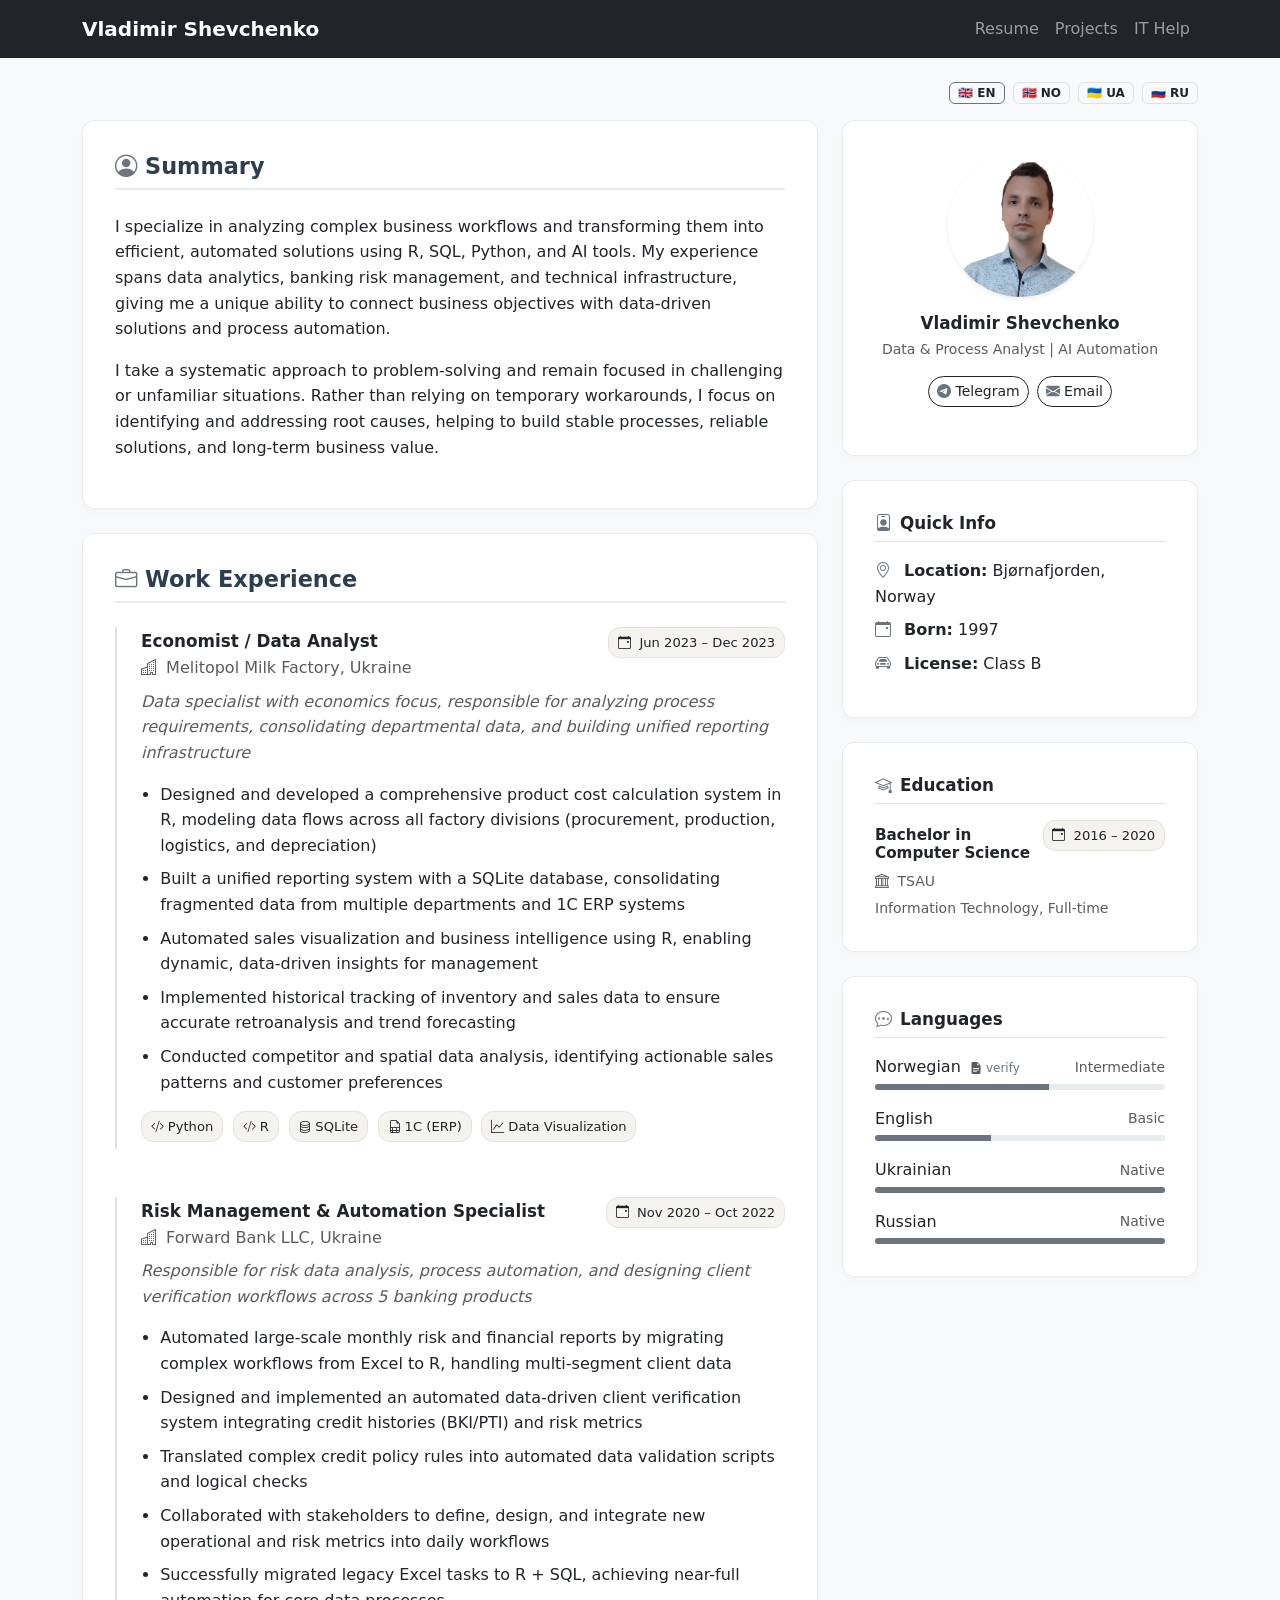
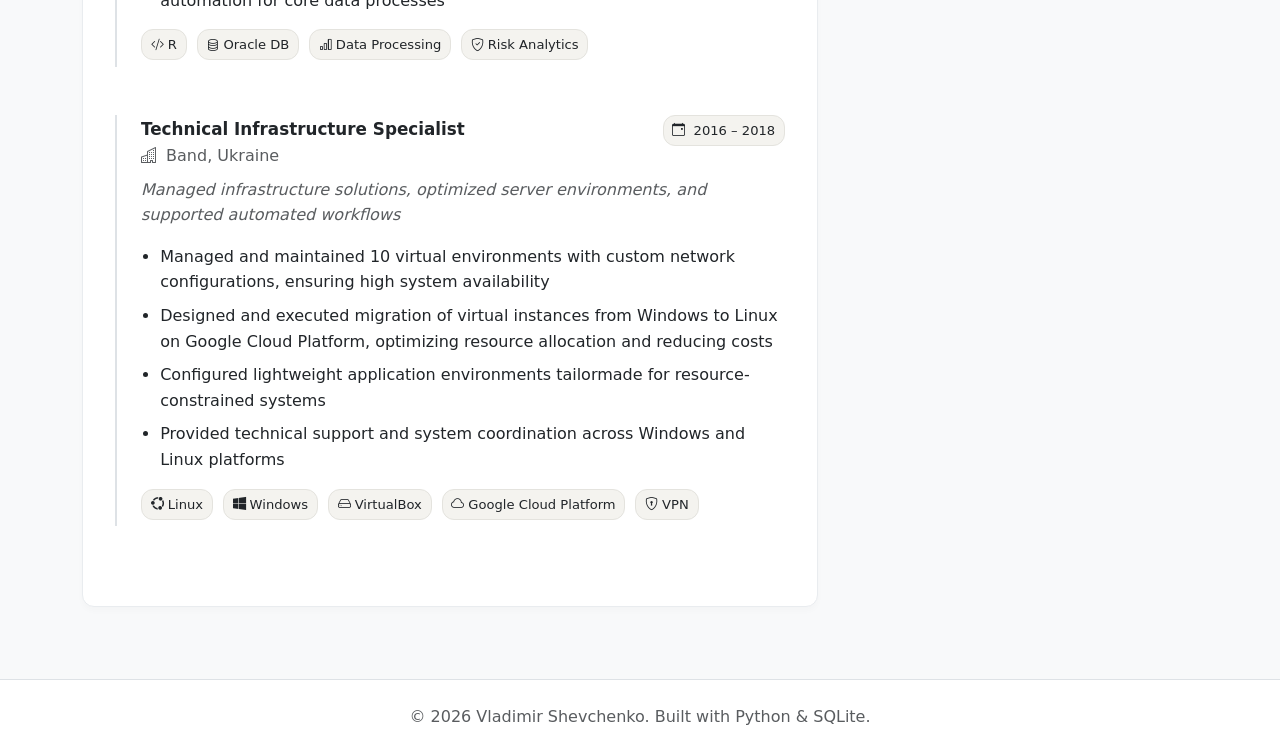
==== commit ddece4f1: "Deploy: Hard overwrite" ====
--- a/index.html
+++ b/index.html
@@ -89,11 +89,9 @@
         <!-- Карточка 1: Summary -->
         <div class="custom-card">
             <h2><i class="bi bi-person-circle me-2 text-secondary"></i>Summary</h2>
-            <p class="lead">Data analyst and IT specialist with strong experience in process automation, reporting systems, and risk analytics.</p>
-            <p>I specialize in transforming complex business processes into automated solutions using Python, R, and SQL. My background spans economics, banking risk management, and technical infrastructure, giving me a unique perspective on both business needs and technical implementation.</p>
-            <p>I value honesty, responsibility, and precision in my work. I&#39;m eager to learn, curious, and open to acquiring new skills. In my free time, I enjoy being outdoors and spending time with family and friends.</p>
-        </div>
-
+            <p>I specialize in analyzing complex business workflows and transforming them into efficient, automated solutions using R, SQL, Python, and AI tools. My experience spans data analytics, banking risk management, and technical infrastructure, giving me a unique ability to connect business objectives with data-driven solutions and process automation.</p>
+            <p>I take a systematic approach to problem-solving and remain focused in challenging or unfamiliar situations. Rather than relying on temporary workarounds, I focus on identifying and addressing root causes, helping to build stable processes, reliable solutions, and long-term business value.</p>
+        </div>
         <!-- Карточка 2: Work Experience -->
         <div class="custom-card">
             <h2><i class="bi bi-briefcase me-2 text-secondary"></i>Work Experience</h2>
@@ -103,24 +101,24 @@
                     <!-- Адаптивный контейнер заголовка вакансии (стек на мобильных, строка на ПК) -->
                     <div class="d-flex flex-column flex-sm-row justify-content-sm-between align-items-sm-baseline mb-2">
                         <div>
-                            <h4 class="mb-1 text-dark fw-bold">Economist</h4>
+                            <h4 class="mb-1 text-dark fw-bold">Economist / Data Analyst</h4>
                             <p class="text-muted mb-0"><i class="bi bi-buildings me-1"></i> Melitopol Milk Factory, Ukraine</p>
                         </div>
                         <span class="date-badge mt-2 mt-sm-0"><i class="bi bi-calendar-event me-1"></i> Jun 2023 – Dec 2023</span>
                     </div>
-                    <p class="mb-3 fst-italic text-muted">IT specialist with economics focus, responsible for consolidating departmental data and building unified reporting infrastructure.</p>
+                    <p class="mb-3 fst-italic text-muted">Data specialist with economics focus, responsible for analyzing process requirements, consolidating departmental data, and building unified reporting infrastructure</p>
                     <div class="achievement-section mb-3">
                         <ul class="achievement-list">
                             
-                            <li>Developed comprehensive product cost calculation system in R, analyzing all factory divisions including procurement prices, product composition, salaries, logistics, utilities, and equipment depreciation</li>
-                            
-                            <li>Built unified reporting system with SQLite database, consolidating fragmented data from multiple departments and 1C systems</li>
-                            
-                            <li>Automated sales visualization and analytics using R, enabling dynamic reports for any time period</li>
-                            
-                            <li>Implemented historical tracking of inventory and sales in monetary terms, providing instant access to past data</li>
-                            
-                            <li>Conducted competitor and store location analysis, identifying sales patterns and customer preferences</li>
+                            <li>Designed and developed a comprehensive product cost calculation system in R, modeling data flows across all factory divisions (procurement, production, logistics, and depreciation)</li>
+                            
+                            <li>Built a unified reporting system with a SQLite database, consolidating fragmented data from multiple departments and 1C ERP systems</li>
+                            
+                            <li>Automated sales visualization and business intelligence using R, enabling dynamic, data-driven insights for management</li>
+                            
+                            <li>Implemented historical tracking of inventory and sales data to ensure accurate retroanalysis and trend forecasting</li>
+                            
+                            <li>Conducted competitor and spatial data analysis, identifying actionable sales patterns and customer preferences</li>
                             
                         </ul>
                     </div>
@@ -145,24 +143,24 @@
                     <!-- Адаптивный контейнер заголовка вакансии (стек на мобильных, строка на ПК) -->
                     <div class="d-flex flex-column flex-sm-row justify-content-sm-between align-items-sm-baseline mb-2">
                         <div>
-                            <h4 class="mb-1 text-dark fw-bold">Risk Management Specialist</h4>
+                            <h4 class="mb-1 text-dark fw-bold">Risk Management &amp; Automation Specialist</h4>
                             <p class="text-muted mb-0"><i class="bi bi-buildings me-1"></i> Forward Bank LLC, Ukraine</p>
                         </div>
                         <span class="date-badge mt-2 mt-sm-0"><i class="bi bi-calendar-event me-1"></i> Nov 2020 – Oct 2022</span>
                     </div>
-                    <p class="mb-3 fst-italic text-muted">Responsible for risk analysis, client verification, and reporting automation across 5 banking products.</p>
+                    <p class="mb-3 fst-italic text-muted">Responsible for risk data analysis, process automation, and designing client verification workflows across 5 banking products</p>
                     <div class="achievement-section mb-3">
                         <ul class="achievement-list">
                             
-                            <li>Automated large-scale monthly risk reports (sales, approval rates, defaults) by migrating from Excel to R, handling multiple products and client segments</li>
-                            
-                            <li>Developed automated client verification system checking blacklists, credit history databases (BKI/PTI) and income/expense analysis</li>
-                            
-                            <li>Created custom validation scripts based on management requirements, translating business rules into automated code checks</li>
-                            
-                            <li>Designed and implemented new risk metrics in collaboration with department head, successfully integrated into workflow</li>
-                            
-                            <li>Migrated majority of Excel-based tasks to R + SQL, achieving full automation for most processes</li>
+                            <li>Automated large-scale monthly risk and financial reports by migrating complex workflows from Excel to R, handling multi-segment client data</li>
+                            
+                            <li>Designed and implemented an automated data-driven client verification system integrating credit histories (BKI/PTI) and risk metrics</li>
+                            
+                            <li>Translated complex credit policy rules into automated data validation scripts and logical checks</li>
+                            
+                            <li>Collaborated with stakeholders to define, design, and integrate new operational and risk metrics into daily workflows</li>
+                            
+                            <li>Successfully migrated legacy Excel tasks to R + SQL, achieving near-full automation for core data processes</li>
                             
                         </ul>
                     </div>
@@ -185,22 +183,22 @@
                     <!-- Адаптивный контейнер заголовка вакансии (стек на мобильных, строка на ПК) -->
                     <div class="d-flex flex-column flex-sm-row justify-content-sm-between align-items-sm-baseline mb-2">
                         <div>
-                            <h4 class="mb-1 text-dark fw-bold">Technical Specialist</h4>
+                            <h4 class="mb-1 text-dark fw-bold">Technical Infrastructure Specialist</h4>
                             <p class="text-muted mb-0"><i class="bi bi-buildings me-1"></i> Band, Ukraine</p>
                         </div>
                         <span class="date-badge mt-2 mt-sm-0"><i class="bi bi-calendar-event me-1"></i> 2016 – 2018</span>
                     </div>
-                    <p class="mb-3 fst-italic text-muted">IT specialist with VPN infrastructure and support background, managed VMs and infrastructure.</p>
+                    <p class="mb-3 fst-italic text-muted">Managed infrastructure solutions, optimized server environments, and supported automated workflows</p>
                     <div class="achievement-section mb-3">
                         <ul class="achievement-list">
                             
-                            <li>Managed and maintained 10 virtual machines (Windows/VirtualBox) with VPN configuration, ensuring uninterrupted operation for users</li>
-                            
-                            <li>Migrated VMs from Windows to Linux on Google Cloud Platform, significantly reducing resource costs and enabling more instances per same budget</li>
-                            
-                            <li>Configured lightweight software (e.g., Midori browser) for RAM-constrained environments</li>
-                            
-                            <li>Provided remote technical support for users across Windows and Linux platforms</li>
+                            <li>Managed and maintained 10 virtual environments with custom network configurations, ensuring high system availability</li>
+                            
+                            <li>Designed and executed migration of virtual instances from Windows to Linux on Google Cloud Platform, optimizing resource allocation and reducing costs</li>
+                            
+                            <li>Configured lightweight application environments tailormade for resource-constrained systems</li>
+                            
+                            <li>Provided technical support and system coordination across Windows and Linux platforms</li>
                             
                         </ul>
                     </div>
@@ -220,6 +218,35 @@
                 </div>
             </div>
             
+        </div>
+        <!-- Карточка 3: References -->
+        <div class="custom-card print-only">
+            <h2><i class="bi bi-people me-2 text-secondary"></i>References</h2>
+            <div class="row g-3 print-row-compact">
+                
+                <div class="col-12 col-sm-6 mb-2 mb-sm-0">
+                    <p class="mb-1 text-dark fw-bold"><i class="bi bi-person text-secondary me-1"></i>Ann Kristin Mjøsund – Program Counselor, Refugee Service</p>
+                    <div class="ps-3 d-flex flex-wrap gap-3">
+                        
+                        <span class="small text-muted"><i class="bi bi-telephone text-secondary me-1"></i>+47 477 82 063</span>
+                        
+                        
+                        <span class="small text-muted"><i class="bi bi-envelope text-secondary me-1"></i>anmj@bjornafjorden.kommune.no</span>
+                        
+                    </div>
+                </div>
+                
+                <div class="col-12 col-sm-6 mb-2 mb-sm-0">
+                    <p class="mb-1 text-dark fw-bold"><i class="bi bi-person text-secondary me-1"></i>Bjørn Sivertsen – Elderly Center Manager</p>
+                    <div class="ps-3 d-flex flex-wrap gap-3">
+                        
+                        <span class="small text-muted"><i class="bi bi-telephone text-secondary me-1"></i>+47 913 83 884</span>
+                        
+                        
+                    </div>
+                </div>
+                
+            </div>
         </div>
     </div>
 
@@ -234,7 +261,7 @@
             <div class="profile-details">
                 <!-- Динамическое имя в заголовке профиля -->
                 <h4 class="mb-1 text-dark fw-bold">Vladimir Shevchenko</h4>
-                <p class="text-muted small mb-3 subtitle-p">Data Analyst &amp; IT Specialist</p>
+                <p class="text-muted small mb-3 subtitle-p">Data &amp; Process Analyst | AI Automation</p>
                 
                 <!-- Контакты для веб-версии -->
                 <div class="contact-links d-flex justify-content-center gap-2 mb-3">
@@ -243,7 +270,7 @@
                 </div>
                 
                 <!-- Контакты для печати (скрыты на веб-версии через CSS) -->
-                <div class="print-contacts">
+                <div class="print-only">
                     <span><i class="bi bi-telegram text-secondary me-1"></i> t.me/enopheron</span>
                     <span><i class="bi bi-envelope-fill text-secondary me-1"></i> enopheron@gmx.com</span>
                     <span><i class="bi bi-telephone-fill text-secondary me-1"></i> +47 48 678 388</span>
@@ -257,7 +284,7 @@
             <ul class="list-unstyled mb-0">
                 <li class="mb-2"><i class="bi bi-geo-alt me-2 text-secondary"></i> <strong>Location:</strong> Bjørnafjorden, Norway</li>
                 <li class="mb-2"><i class="bi bi-calendar-event me-2 text-secondary"></i> <strong>Born:</strong> 1997</li>
-                <li class="mb-2"><i class="bi bi-car-front me-2 text-secondary"></i> <strong>Driver License:</strong> Category B</li>
+                <li class="mb-2"><i class="bi bi-car-front me-2 text-secondary"></i> <strong>License:</strong> Class B</li>
             </ul>
         </div>
 
@@ -277,8 +304,15 @@
             <h4 class="border-bottom pb-2 mb-3 text-dark fw-bold"><i class="bi bi-chat-dots me-2 text-secondary"></i>Languages</h4>
             
             <div class="mb-3">
-                <div class="d-flex justify-content-between mb-1">
-                    <span>Norwegian</span>
+                <div class="d-flex justify-content-between mb-1 align-items-center">
+                    <span>
+                        Norwegian
+                        
+                        <a href="assets/about/norwegian_exam.avif" target="_blank" class="ms-1 small text-decoration-none text-secondary d-inline-flex align-items-center d-print-none" style="font-size: 0.75rem;">
+                            <i class="bi bi-file-earmark-text-fill text-muted me-1"></i>verify
+                        </a>
+                        
+                    </span>
                     <span class="text-muted small">Intermediate</span>
                 </div>
                 <div class="progress" style="height: 6px;">
@@ -287,8 +321,11 @@
             </div>
             
             <div class="mb-3">
-                <div class="d-flex justify-content-between mb-1">
-                    <span>English</span>
+                <div class="d-flex justify-content-between mb-1 align-items-center">
+                    <span>
+                        English
+                        
+                    </span>
                     <span class="text-muted small">Basic</span>
                 </div>
                 <div class="progress" style="height: 6px;">
@@ -297,8 +334,11 @@
             </div>
             
             <div class="mb-3">
-                <div class="d-flex justify-content-between mb-1">
-                    <span>Ukrainian</span>
+                <div class="d-flex justify-content-between mb-1 align-items-center">
+                    <span>
+                        Ukrainian
+                        
+                    </span>
                     <span class="text-muted small">Native</span>
                 </div>
                 <div class="progress" style="height: 6px;">
@@ -307,8 +347,11 @@
             </div>
             
             <div class="mb-0">
-                <div class="d-flex justify-content-between mb-1">
-                    <span>Russian</span>
+                <div class="d-flex justify-content-between mb-1 align-items-center">
+                    <span>
+                        Russian
+                        
+                    </span>
                     <span class="text-muted small">Native</span>
                 </div>
                 <div class="progress" style="height: 6px;">
@@ -317,7 +360,6 @@
             </div>
             
         </div>
-
         <!-- Карточка 5: QR-код (Только для печати) -->
         <div class="custom-card qr-card d-none d-print-block">
             <img src="assets/about/qr-code.svg" alt="Scan to visit">
--- a/assets/style.css
+++ b/assets/style.css
@@ -32,9 +32,8 @@
 .custom-card h4 { font-size: 1.05rem; font-weight: 600; color: #495057; }
 .custom-card h5 { font-size: 0.88rem; font-weight: 500; color: #6c757d; }
 
-/* Скрываем печатные контакты при обычном просмотре сайта */
 .print-contacts,
-.print-only-contacts {
+.print-only {
     display: none !important;
 }
 
@@ -399,15 +398,18 @@
 /* ==========================================================================
    СТИЛИ ДЛЯ ПЕЧАТИ (Оптимизировано для PDF-экспорта резюме на 1 лист)
    ========================================================================== */
+/* ==========================================================================
+   СТИЛИ ДЛЯ ПЕЧАТИ (Оптимизировано для PDF-экспорта резюме на 1 лист)
+   ========================================================================== */
 @media print {
     @page {
-        margin: 0.8cm;
+        margin: 0.5cm;
     }
 
     html, body {
         background-color: #ffffff !important;
         color: #000000 !important;
-        font-size: 8.5pt !important;
+        font-size: 8pt !important; /* ЕДИНЫЙ размер для всего основного текста */
         line-height: 1.25 !important;
         width: 100% !important;
         max-width: 100% !important;
@@ -432,7 +434,7 @@
         display: grid !important;
         grid-template-columns: 32% 50% 12% !important;
         column-gap: 2% !important;
-        row-gap: 0.6rem !important;
+        row-gap: 0.5rem !important;
         width: 100% !important;
         padding: 0 !important;
         margin: 0 !important;
@@ -442,21 +444,63 @@
         display: contents !important;
     }
 
+    /* ==========================================================================
+       ЕДИНЫЙ СТИЛЬ ДЛЯ ВСЕХ БЛОКОВ (КАРТОЧЕК) И ИХ ЗАГОЛОВКОВ
+       ========================================================================== */
     .custom-card {
         background: #ffffff !important;
         border: 1px solid #e9ecef !important; 
-        border-radius: 8px !important;       
-        padding: 0.6rem 0.8rem !important;   
+        border-radius: 6px !important;       
+        padding: 0.5rem 0.7rem !important;   
         margin-bottom: 0 !important;
         page-break-inside: avoid !important;
         break-inside: avoid !important;
         box-shadow: none !important;         
     }
 
+    /* Принудительно выравниваем ВСЕ заголовки блоков (h2, h4) и их значки (i) */
+    .custom-card h2, 
+    .custom-card h4 {
+        font-size: 9.5pt !important;    /* Единый размер шрифта для названий секций */
+        font-weight: 700 !important;
+        color: #000000 !important;
+        margin-bottom: 0.3rem !important;
+        padding-bottom: 0.15rem !important;
+        border-bottom: 1px solid #dee2e6 !important;
+        display: flex !important;
+        align-items: center !important;
+    }
+
+    /* Единый размер для всех иконок в заголовках */
+    .custom-card h2 i, 
+    .custom-card h4 i {
+        font-size: 10pt !important;    /* Иконки теперь везде одинаковые */
+        margin-right: 0.4rem !important;
+    }
+
+    /* Сбрасываем уменьшения шрифтов Bootstrap (.small, .text-muted), чтобы текст везде был 8pt */
+    .custom-card p, 
+    .custom-card span, 
+    .custom-card li, 
+    .custom-card div,
+    .text-muted, 
+    .small {
+        font-size: 8pt !important; 
+        color: #000000 !important;
+    }
+
+    /* ==========================================================================
+       ПОРЯДОК СОРТИРОВКИ БЛОКОВ НА ПЕЧАТИ
+       ========================================================================== */
+
+    /* 1. Summary (Включаем и ставим над опытом) */
     .col-12.col-md-8 .custom-card:nth-child(1) {
-        display: none !important;
-    }
-
+        display: block !important;
+        grid-column: 1 / -1 !important; 
+        order: 5 !important; 
+    }
+
+    /* 2. Шапка Профиль (Колонка 1) */
     .col-12.col-md-4 .custom-card:nth-child(1) {
         grid-column: 1 !important;
         order: 1 !important;
@@ -464,12 +508,12 @@
         display: flex !important;
         flex-direction: row !important;
         align-items: center !important;
-        gap: 0.8rem !important;
+        gap: 0.6rem !important;
     }
 
     .rounded-circle {
-        width: 80px !important;
-        height: 80px !important;
+        width: 65px !important;
+        height: 65px !important;
         margin: 0 !important;
         display: block !important;
         flex-shrink: 0 !important;
@@ -479,12 +523,14 @@
         display: flex !important;
         flex-direction: column !important;
         align-items: flex-start !important;
-        gap: 0.15rem !important;
+        gap: 0.1rem !important;
     }
 
     .profile-details h4 {
+        border: none !important; /* Убираем черту под именем */
         margin: 0 0 0.1rem 0 !important;
-        line-height: 1.1 !important;
+        padding: 0 !important;
+        font-size: 11pt !important; /* Имя оставляем чуть крупнее */
     }
 
     .profile-details p.subtitle-p,
@@ -497,25 +543,31 @@
     }
 
     .print-contacts,
-    .print-only-contacts {
+    .print-only {
         display: flex !important;
         flex-direction: column !important;
         align-items: flex-start !important;
-        gap: 0.15rem !important;
+        gap: 0.1rem !important;
     }
 
     .print-contacts span,
     .print-only-contacts span {
-        font-size: 7.5pt !important;
-        color: #000000 !important;
-        display: inline-block !important;
-    }
-
+        font-size: 7.5pt !important; /* Контакты чуть компактнее основного текста */
+    }
+
+    /* 3. Education в шапке (Колонка 2) */
     .col-12.col-md-4 .custom-card:nth-child(3) {
         grid-column: 2 !important;
         order: 2 !important;
     }
-
+    
+    .col-12.col-md-4 .custom-card:nth-child(3) h5 {
+        font-size: 8pt !important;
+        font-weight: bold !important;
+        margin-bottom: 0.1rem !important;
+    }
+
+    /* 4. QR-код в шапке (Колонка 3) */
     .col-12.col-md-4 .custom-card:nth-child(5).qr-card {
         grid-column: 3 !important;
         order: 3 !important;
@@ -523,33 +575,30 @@
         flex-direction: column !important;
         align-items: center !important;
         justify-content: center !important;
-        padding: 0.4rem !important; 
+        padding: 0.3rem !important; 
     }
 
     .col-12.col-md-4 .custom-card:nth-child(5).qr-card img {
-        width: 65px !important; 
-        height: 65px !important;
-        margin-bottom: 0.15rem !important;
-        display: block !important;
+        width: 50px !important; 
+        height: 50px !important;
+        margin-bottom: 0.1rem !important;
     }
 
     .col-12.col-md-4 .custom-card:nth-child(5).qr-card .qr-label {
-        font-size: 6.5pt !important;
+        font-size: 6pt !important;
         font-weight: bold !important;
-        color: #555555 !important;
-        text-transform: uppercase !important;
-        letter-spacing: 0.5px !important;
-        display: block !important;
-    }
-
+    }
+
+    /* 5. Quick Info (Строка под шапкой слева) */
     .col-12.col-md-4 .custom-card:nth-child(2) {
         grid-column: 1 !important;
         order: 4 !important;
     }
 
+    /* 6. Languages (Строка под шапкой справа) */
     .col-12.col-md-4 .custom-card:nth-child(4) {
         grid-column: 2 / span 2 !important;
-        order: 5 !important;
+        order: 4 !important;
         display: flex !important;
         flex-wrap: wrap !important;
         align-content: flex-start !important;
@@ -563,15 +612,15 @@
     .col-12.col-md-4 .custom-card:nth-child(4) > div {
         flex: 0 0 48% !important;
         width: 48% !important;
-        margin-bottom: 0.3rem !important;
+        margin-bottom: 0.2rem !important;
         margin-right: 4% !important;
-        display: block !important;
     }
 
     .col-12.col-md-4 .custom-card:nth-child(4) > div:nth-of-type(2n) {
         margin-right: 0 !important;
     }
 
+    /* 7. Опыт работы (В самый низ на всю ширину) */
     .col-12.col-md-8 .custom-card:nth-child(2) {
         grid-column: 1 / -1 !important;
         order: 6 !important;
@@ -580,17 +629,33 @@
     .timeline-item {
         border-left: 1px solid #dee2e6 !important;
         padding-left: 0.8rem !important; 
-        margin-bottom: 1.2rem !important;
+        margin-bottom: 0.4rem !important;
+    }
+    .timeline-item {
+        border-left: 1px solid #dee2e6 !important;
+        padding-left: 0.8rem !important; 
+        margin-bottom: 0.9rem !important; /* Увеличили отступ, чтобы места работы не шли вплотную */
         page-break-inside: avoid !important;
         break-inside: avoid !important;
     }
 
     .timeline-item:last-child {
+        margin-bottom: 0 !important; /* Для последнего места работы отступ обнуляем */
+    }
+
+    .timeline-item h4 {
+        border-bottom: none !important; /* Убираем черту под должностью внутри таймлайна */
+        font-size: 8.5pt !important;   /* Должность внутри вакансии */
+        margin-bottom: 0.1rem !important;
+        padding-bottom: 0 !important;
+    }
+
+    .timeline-item:last-child {
         margin-bottom: 0 !important;
     }
 
     .achievement-list {
-        margin-bottom: 0.2rem !important;
+        margin-bottom: 0.1rem !important;
     }
 
     .achievement-list li {
@@ -599,24 +664,15 @@
 
     .tech-badge, .date-badge {
         background-color: #f4f3ef !important; 
-        color: #212529 !important;
-        border: 1px solid #e4e3de !important;
-        font-size: 7pt !important;
-        padding: 0.18rem 0.45rem !important;  
-        border-radius: 12px !important;       
-        display: inline-block !important;
-        text-decoration: none !important;
-        margin-right: 0.3rem !important;
-        margin-bottom: 0.3rem !important;
-        line-height: 1.2 !important;
+        font-size: 6.5pt !important; /* Информационные бейджи чуть меньше общего текста */
+        padding: 0.15rem 0.4rem !important;  
+        border-radius: 10px !important;       
+        margin-right: 0.2rem !important;
+        margin-bottom: 0.2rem !important;
     }
 
     .col-12.col-md-4 ul {
         display: block !important;
-    }
-
-    .col-12.col-md-4 li {
-        margin-bottom: 0.15rem !important;
     }
 
     .progress {
@@ -632,4 +688,25 @@
         print-color-adjust: exact !important;          
         -webkit-print-color-adjust: exact !important;   
     }
-}
+    /* 8. Блок рекомендаций (В самый подвал страницы) */
+    .col-12.col-md-8 .custom-card:nth-child(3) {
+        display: block !important;
+        grid-column: 1 / -1 !important;
+        order: 7 !important; /* Встает строго под опытом работы */
+        margin-top: 0.4rem !important;
+    }
+
+    /* Оптимизация сетки внутри рефералов специально для печати */
+    .print-row-compact {
+        display: flex !important;
+        flex-direction: row !important; /* На бумаге выстроит двух людей в две аккуратные колонки рядом */
+        justify-content: space-between !important;
+        width: 100% !important;
+        margin: 0 !important;
+        gap: 1rem !important;
+    }
+
+    .print-row-compact > div {
+        flex: 1 !important;
+    }
+}
